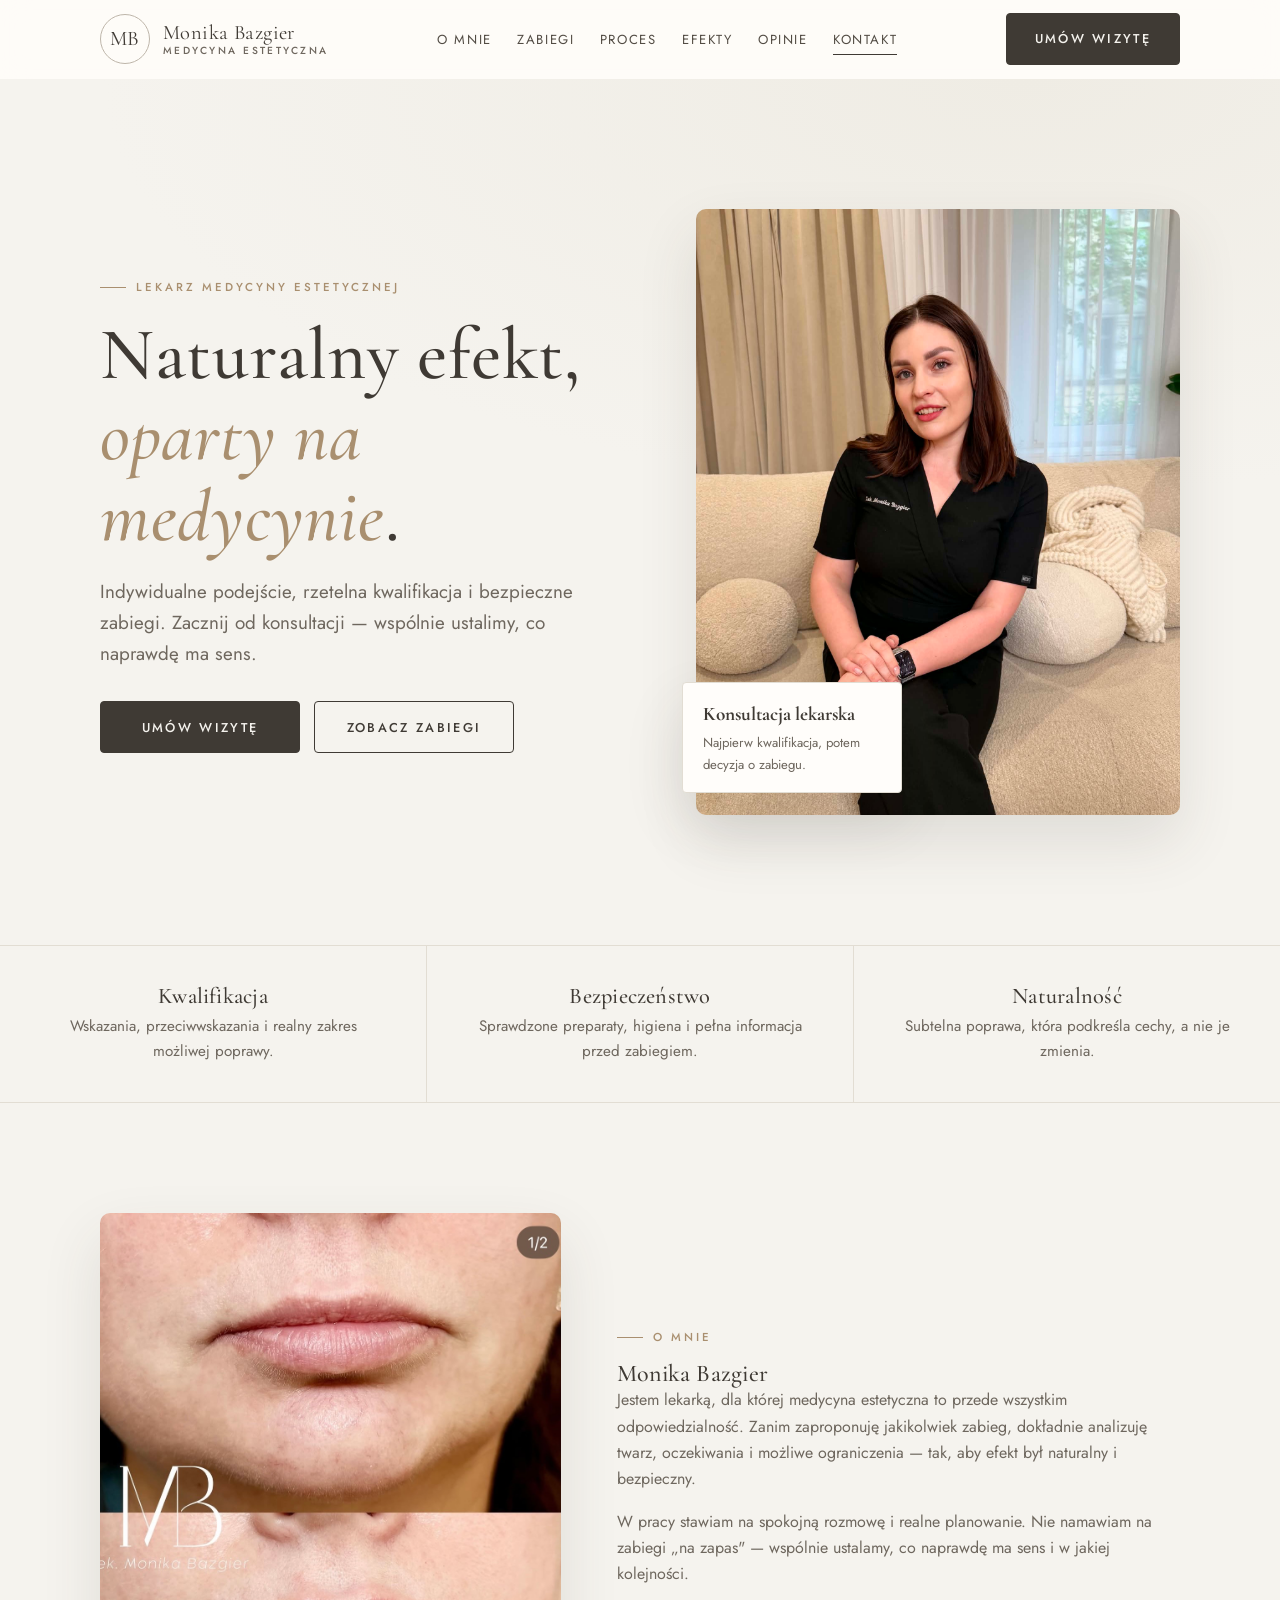
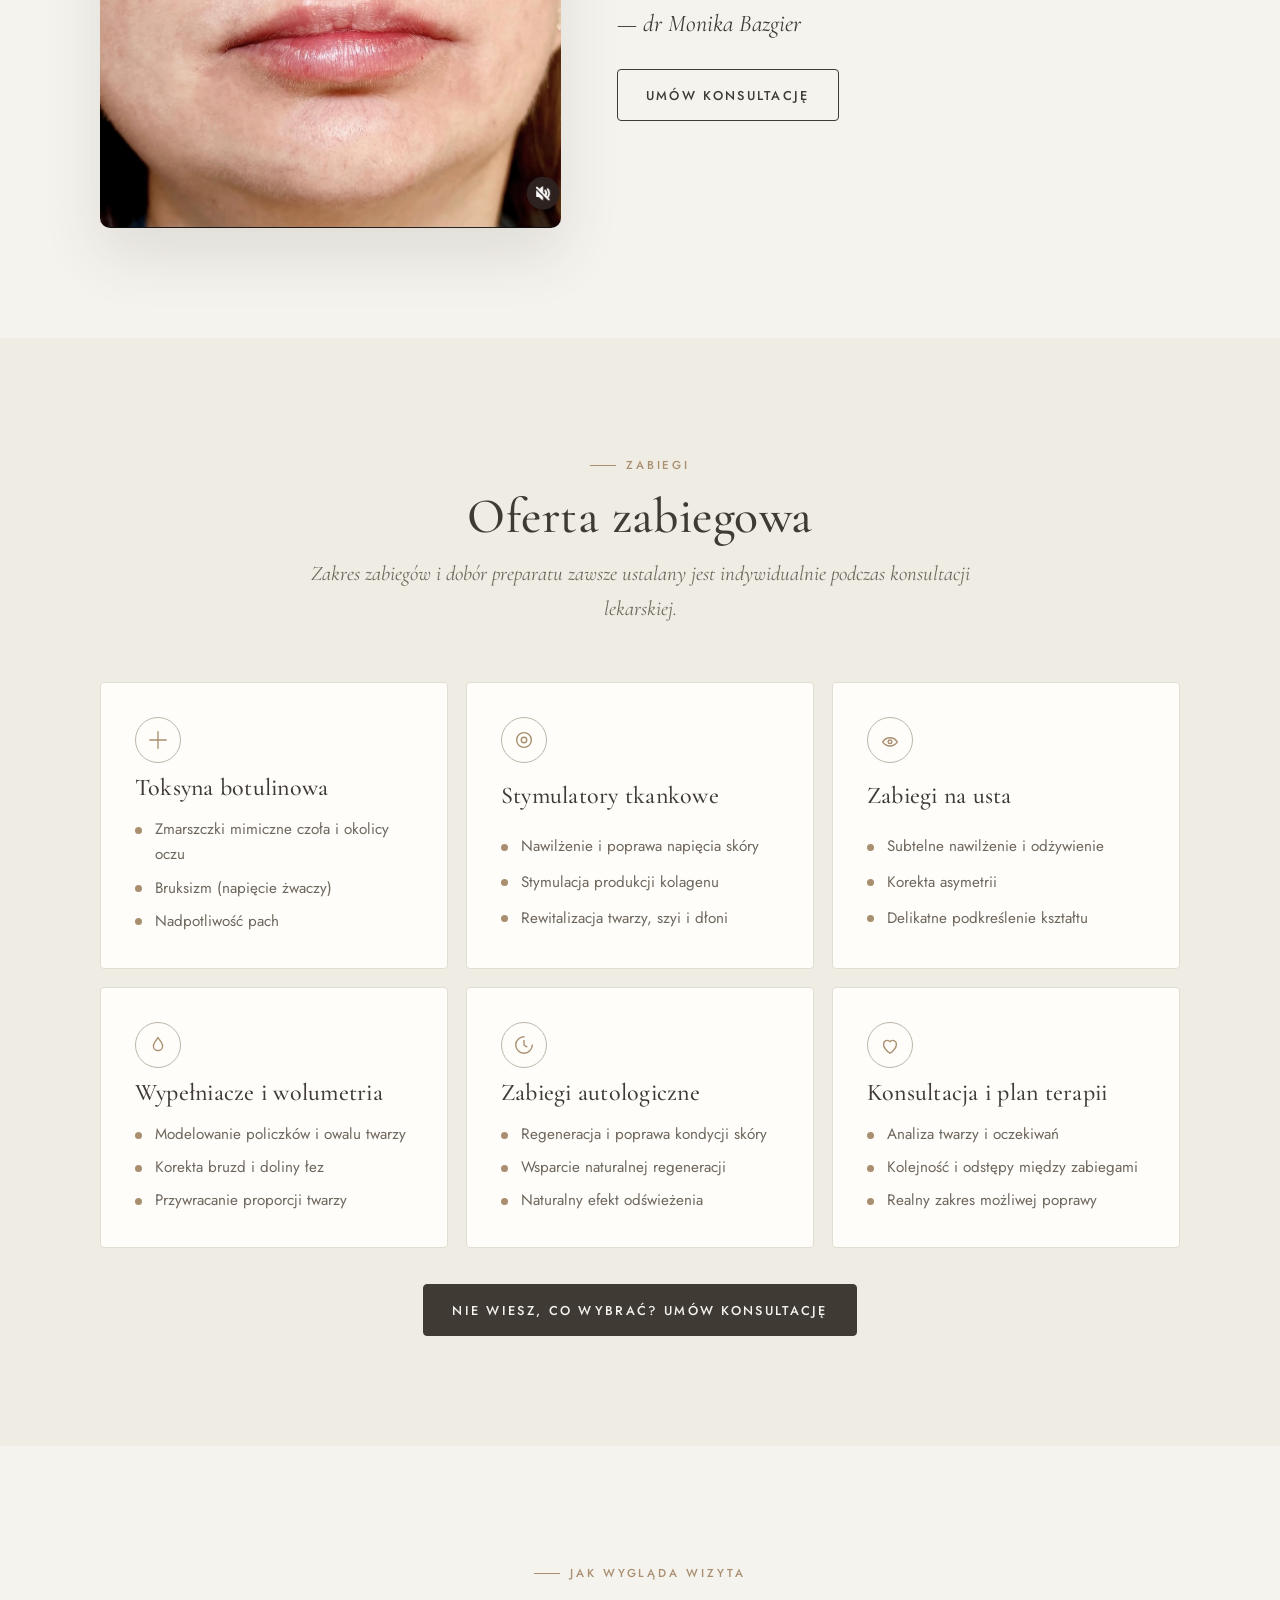
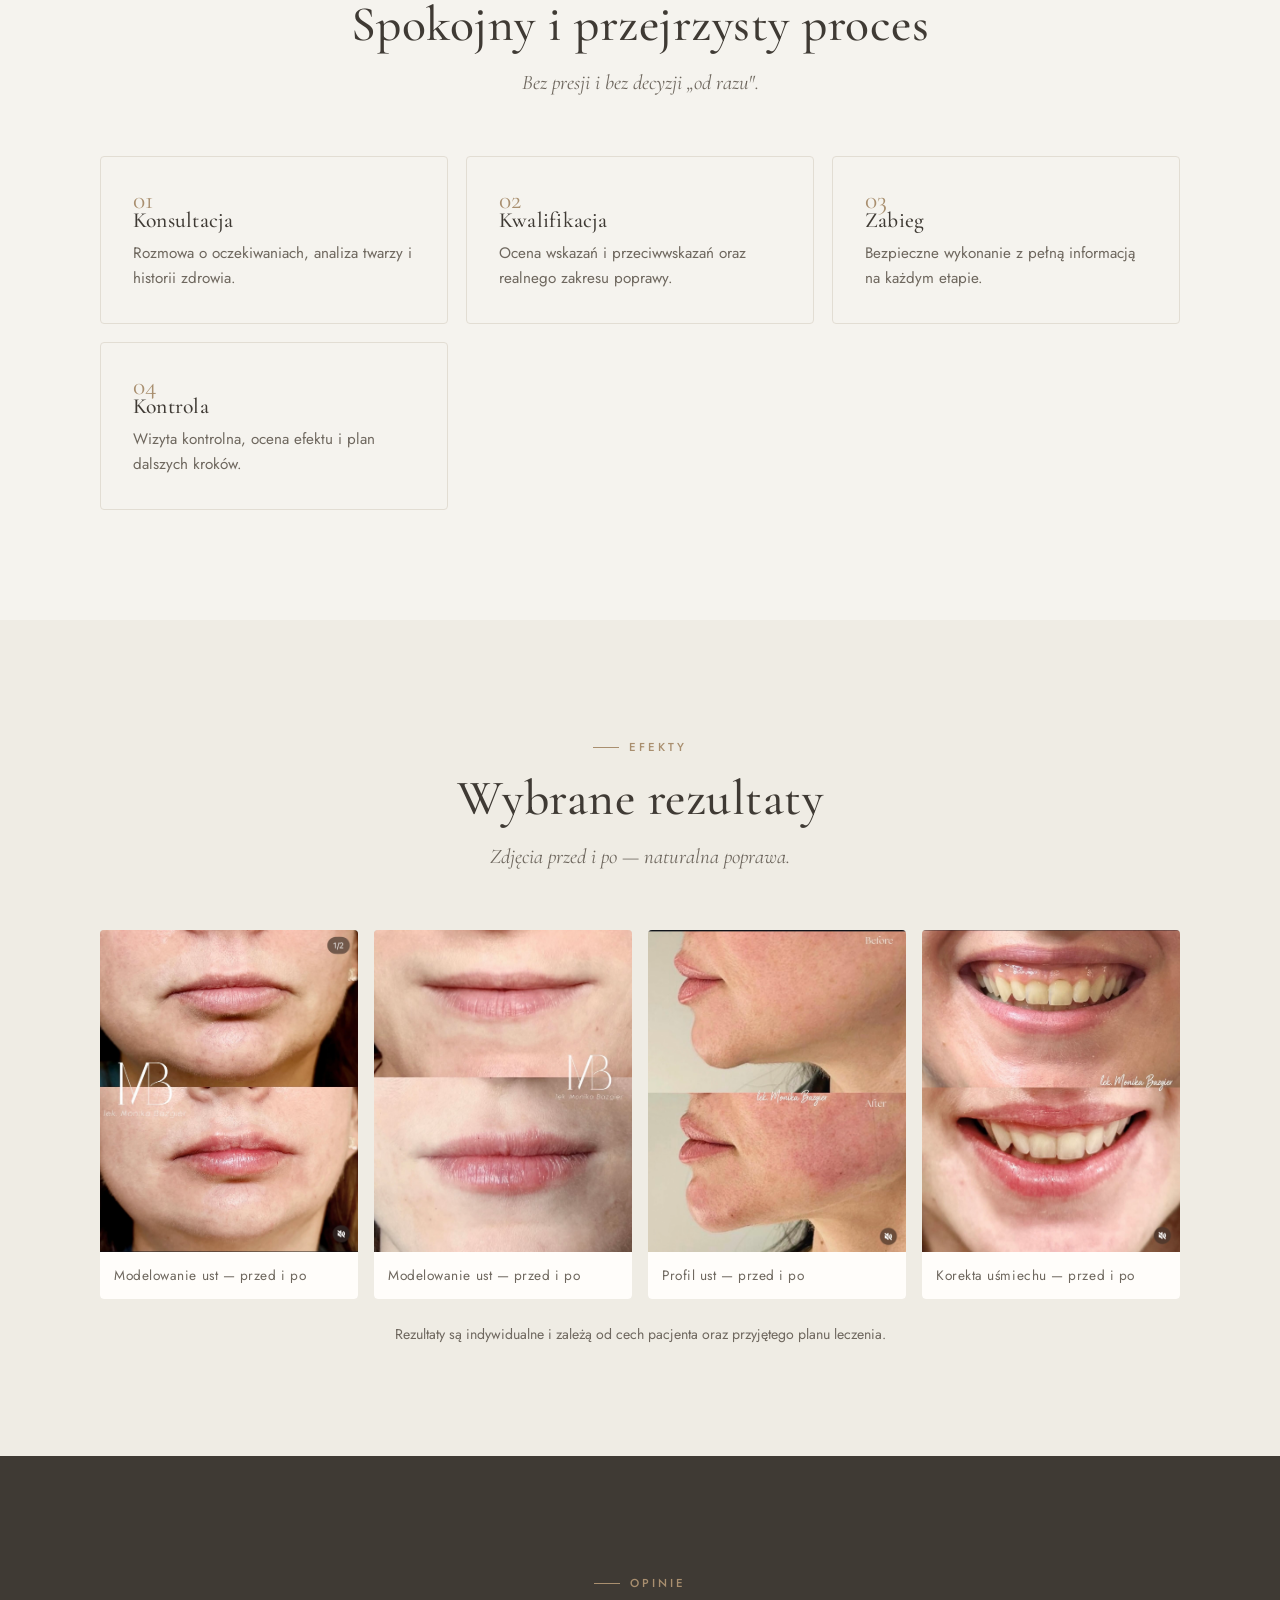
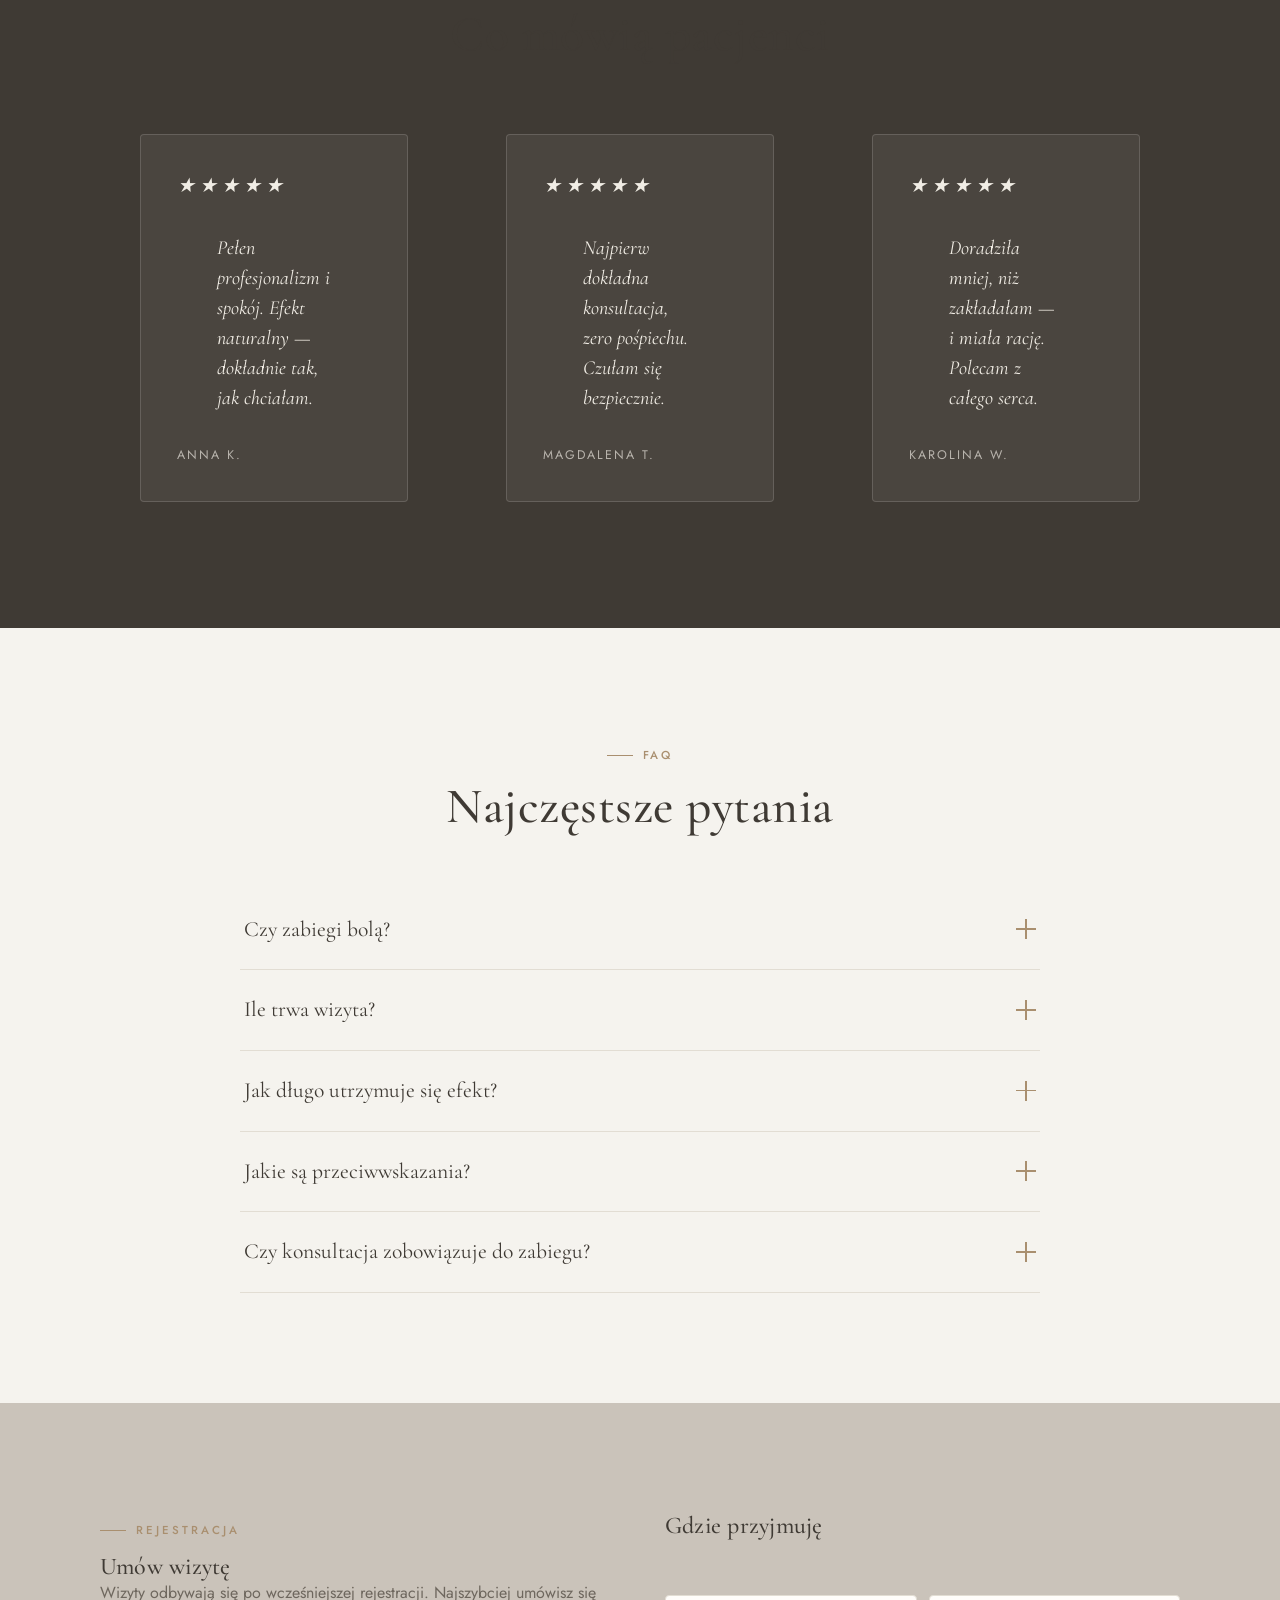
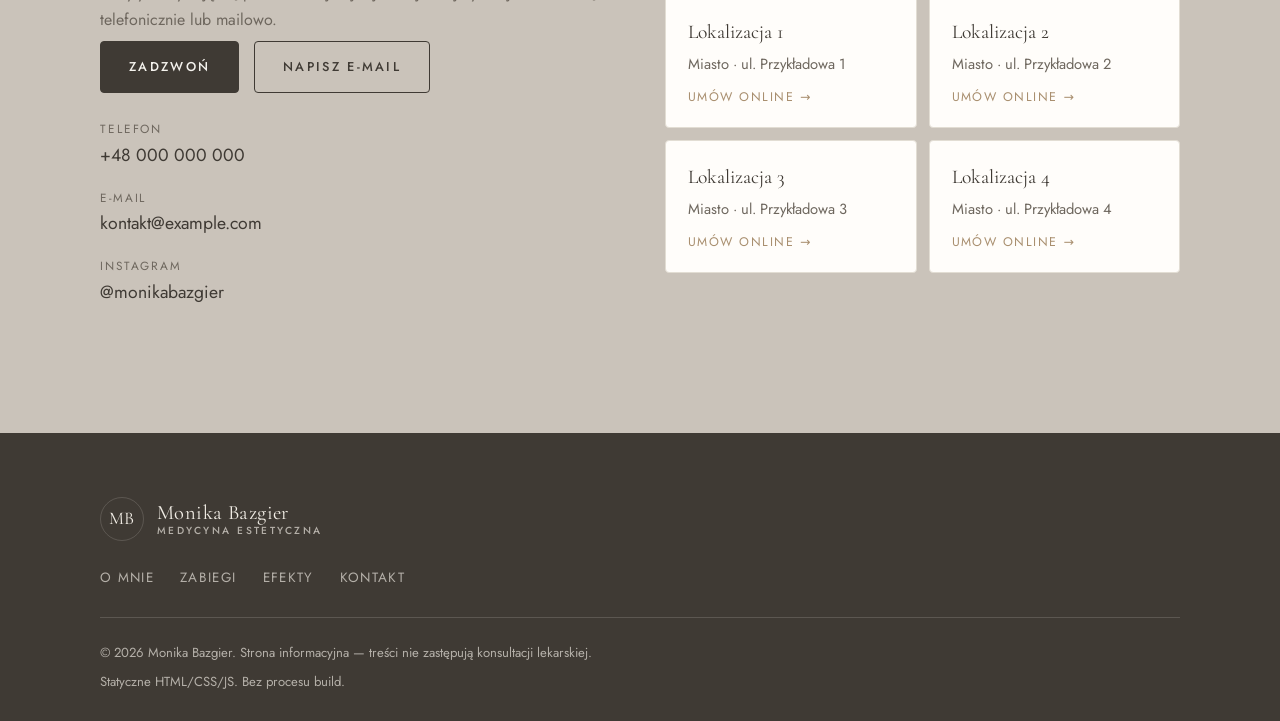
==== landing/index.html @ 252fd4f2 "small update" ====
<!doctype html>
<html lang="pl" class="no-js">
  <head>
    <meta charset="utf-8" />
    <meta name="viewport" content="width=device-width, initial-scale=1" />
    <script>
      document.documentElement.classList.replace("no-js", "js");
    </script>
    <title>Monika Bazgier | Lekarz medycyny estetycznej — konsultacje i naturalny efekt</title>
    <meta
      name="description"
      content="Monika Bazgier — lekarz medycyny estetycznej. Konsultacja, kwalifikacja i bezpieczne zabiegi z naturalnym efektem. Umów wizytę — indywidualne podejście do każdego pacjenta."
    />
    <meta name="robots" content="index,follow" />
    <meta name="theme-color" content="#f5f3ee" />
    <link rel="canonical" href="https://example.com/landing/" />
    <link rel="icon" type="image/svg+xml" href="assets/favicon.svg" />

    <!-- Open Graph / social -->
    <meta property="og:type" content="website" />
    <meta property="og:locale" content="pl_PL" />
    <meta property="og:site_name" content="Monika Bazgier — medycyna estetyczna" />
    <meta
      property="og:title"
      content="Monika Bazgier | Lekarz medycyny estetycznej"
    />
    <meta
      property="og:description"
      content="Konsultacja, kwalifikacja i bezpieczne zabiegi z naturalnym efektem. Indywidualne podejście do każdego pacjenta."
    />
    <meta property="og:image" content="https://example.com/landing/assets/about-photo.JPG" />
    <meta name="twitter:card" content="summary_large_image" />

    <!-- Fonts -->
    <link rel="preconnect" href="https://fonts.googleapis.com" />
    <link rel="preconnect" href="https://fonts.gstatic.com" crossorigin />
    <link
      href="https://fonts.googleapis.com/css2?family=Cormorant+Garamond:ital,wght@0,400;0,500;1,400;1,500&family=Jost:wght@300;400;500&display=swap"
      rel="stylesheet"
    />

    <link rel="stylesheet" href="css/styles.css" />

    <!-- Structured data -->
    <script type="application/ld+json">
      {
        "@context": "https://schema.org",
        "@type": "MedicalBusiness",
        "name": "Monika Bazgier — medycyna estetyczna",
        "description": "Gabinet medycyny estetycznej. Konsultacje lekarskie, kwalifikacja i bezpieczne zabiegi z naturalnym efektem.",
        "medicalSpecialty": "Medycyna estetyczna",
        "priceRange": "$$",
        "image": "assets/about-photo.JPG",
        "url": "https://example.com/landing/",
        "telephone": "+48000000000",
        "email": "kontakt@example.com",
        "address": {
          "@type": "PostalAddress",
          "addressLocality": "Miasto",
          "addressCountry": "PL"
        },
        "founder": {
          "@type": "Physician",
          "name": "Monika Bazgier",
          "medicalSpecialty": "Medycyna estetyczna"
        }
      }
    </script>
  </head>
  <body>
    <a class="skip-link" href="#main">Przejdź do treści</a>

    <!-- ============ Header ============ -->
    <header class="site-header" data-header>
      <div class="container site-header__inner">
        <a class="brand" href="#hero" aria-label="Monika Bazgier — strona główna">
          <span class="brand__mark" aria-hidden="true">MB</span>
          <span class="brand__lockup">
            <span class="brand__name">Monika Bazgier</span>
            <span class="brand__meta">Medycyna estetyczna</span>
          </span>
        </a>

        <nav class="site-nav" aria-label="Nawigacja główna">
          <ul class="site-nav__list">
            <li><a href="#o-mnie" data-navlink>O mnie</a></li>
            <li><a href="#zabiegi" data-navlink>Zabiegi</a></li>
            <li><a href="#proces" data-navlink>Proces</a></li>
            <li><a href="#efekty" data-navlink>Efekty</a></li>
            <li><a href="#opinie" data-navlink>Opinie</a></li>
            <li><a href="#kontakt" data-navlink>Kontakt</a></li>
          </ul>
        </nav>

        <a class="btn btn--solid header-cta" href="#kontakt">Umów wizytę</a>

        <button
          class="nav-toggle"
          type="button"
          aria-label="Otwórz menu"
          aria-expanded="false"
          aria-controls="mobile-nav"
          data-menu-button
        >
          <span aria-hidden="true"></span>
          <span aria-hidden="true"></span>
          <span aria-hidden="true"></span>
        </button>
      </div>

      <nav class="mobile-nav" id="mobile-nav" aria-label="Nawigacja mobilna" data-mobile-nav>
        <a href="#o-mnie" data-navlink>O mnie</a>
        <a href="#zabiegi" data-navlink>Zabiegi</a>
        <a href="#proces" data-navlink>Proces</a>
        <a href="#efekty" data-navlink>Efekty</a>
        <a href="#opinie" data-navlink>Opinie</a>
        <a href="#kontakt" data-navlink>Kontakt</a>
        <a class="btn btn--solid" href="#kontakt" data-navlink>Umów wizytę</a>
      </nav>
    </header>

    <main id="main">
      <!-- ============ Hero ============ -->
      <section class="hero" id="hero" aria-labelledby="hero-title">
        <div class="container hero__grid">
          <div class="hero__content">
            <p class="kicker hero__eyebrow">Lekarz medycyny estetycznej</p>
            <h1 id="hero-title">
              Naturalny efekt, <em>oparty na medycynie</em>.
            </h1>
            <p class="hero__tagline">
              Indywidualne podejście, rzetelna kwalifikacja i bezpieczne zabiegi.
              Zacznij od konsultacji — wspólnie ustalimy, co naprawdę ma sens.
            </p>
            <div class="hero__actions">
              <a class="btn btn--solid" href="#kontakt">Umów wizytę</a>
              <a class="btn btn--outline" href="#zabiegi">Zobacz zabiegi</a>
            </div>
          </div>

          <div class="hero__media">
            <img
              src="assets/about-photo.JPG"
              alt="Monika Bazgier — lekarz medycyny estetycznej"
              width="1536"
              height="2048"
              decoding="async"
              fetchpriority="high"
            />
            <div class="hero__badge">
              <strong>Konsultacja lekarska</strong>
              <span>Najpierw kwalifikacja, potem decyzja o zabiegu.</span>
            </div>
          </div>
        </div>
      </section>

      <!-- ============ Trust strip ============ -->
      <section class="trust" aria-label="Nasze podejście">
        <div class="trust__item reveal">
          <h3>Kwalifikacja</h3>
          <p>Wskazania, przeciwwskazania i realny zakres możliwej poprawy.</p>
        </div>
        <div class="trust__item reveal">
          <h3>Bezpieczeństwo</h3>
          <p>Sprawdzone preparaty, higiena i pełna informacja przed zabiegiem.</p>
        </div>
        <div class="trust__item reveal">
          <h3>Naturalność</h3>
          <p>Subtelna poprawa, która podkreśla cechy, a nie je zmienia.</p>
        </div>
      </section>

      <!-- ============ About ============ -->
      <section class="section" id="o-mnie" aria-labelledby="about-title">
        <div class="container about__grid">
          <div class="about__media reveal">
            <img
              src="assets/1.jpg"
              alt="Monika Bazgier podczas konsultacji w gabinecie"
              width="1179"
              height="1466"
              loading="lazy"
              decoding="async"
            />
          </div>
          <div class="about__body reveal">
            <p class="kicker">O mnie</p>
            <h2 id="about-title">Monika Bazgier</h2>
            <p>
              Jestem lekarką, dla której medycyna estetyczna to przede wszystkim
              odpowiedzialność. Zanim zaproponuję jakikolwiek zabieg, dokładnie
              analizuję twarz, oczekiwania i możliwe ograniczenia — tak, aby
              efekt był naturalny i bezpieczny.
            </p>
            <p>
              W pracy stawiam na spokojną rozmowę i realne planowanie. Nie
              namawiam na zabiegi „na zapas" — wspólnie ustalamy, co naprawdę ma
              sens i w jakiej kolejności.
            </p>
            <p class="about__sign">— dr Monika Bazgier</p>
            <a class="btn btn--outline" href="#kontakt">Umów konsultację</a>
          </div>
        </div>
      </section>

      <!-- ============ Treatments ============ -->
      <section class="section section--tint" id="zabiegi" aria-labelledby="offer-title">
        <div class="container">
          <div class="section-head reveal">
            <p class="kicker">Zabiegi</p>
            <h2 id="offer-title">Oferta zabiegowa</h2>
            <p class="lead">
              Zakres zabiegów i dobór preparatu zawsze ustalany jest
              indywidualnie podczas konsultacji lekarskiej.
            </p>
          </div>

          <div class="offer-grid">
            <article class="offer reveal">
              <span class="offer__icon" aria-hidden="true">
                <svg viewBox="0 0 24 24" fill="none" stroke="currentColor" stroke-width="1.5">
                  <path d="M12 3v18M3 12h18" stroke-linecap="round" />
                </svg>
              </span>
              <h3>Toksyna botulinowa</h3>
              <ul>
                <li>Zmarszczki mimiczne czoła i okolicy oczu</li>
                <li>Bruksizm (napięcie żwaczy)</li>
                <li>Nadpotliwość pach</li>
              </ul>
            </article>

            <article class="offer reveal">
              <span class="offer__icon" aria-hidden="true">
                <svg viewBox="0 0 24 24" fill="none" stroke="currentColor" stroke-width="1.5">
                  <circle cx="12" cy="12" r="8" />
                  <circle cx="12" cy="12" r="3" />
                </svg>
              </span>
              <h3>Stymulatory tkankowe</h3>
              <ul>
                <li>Nawilżenie i poprawa napięcia skóry</li>
                <li>Stymulacja produkcji kolagenu</li>
                <li>Rewitalizacja twarzy, szyi i dłoni</li>
              </ul>
            </article>

            <article class="offer reveal">
              <span class="offer__icon" aria-hidden="true">
                <svg viewBox="0 0 24 24" fill="none" stroke="currentColor" stroke-width="1.5">
                  <path d="M4 14c4-6 12-6 16 0-4 6-12 6-16 0Z" />
                  <circle cx="12" cy="14" r="2" />
                </svg>
              </span>
              <h3>Zabiegi na usta</h3>
              <ul>
                <li>Subtelne nawilżenie i odżywienie</li>
                <li>Korekta asymetrii</li>
                <li>Delikatne podkreślenie kształtu</li>
              </ul>
            </article>

            <article class="offer reveal">
              <span class="offer__icon" aria-hidden="true">
                <svg viewBox="0 0 24 24" fill="none" stroke="currentColor" stroke-width="1.5">
                  <path d="M12 4c3 4 5 6 5 9a5 5 0 0 1-10 0c0-3 2-5 5-9Z" />
                </svg>
              </span>
              <h3>Wypełniacze i wolumetria</h3>
              <ul>
                <li>Modelowanie policzków i owalu twarzy</li>
                <li>Korekta bruzd i doliny łez</li>
                <li>Przywracanie proporcji twarzy</li>
              </ul>
            </article>

            <article class="offer reveal">
              <span class="offer__icon" aria-hidden="true">
                <svg viewBox="0 0 24 24" fill="none" stroke="currentColor" stroke-width="1.5">
                  <path d="M12 3a9 9 0 1 0 9 9" stroke-linecap="round" />
                  <path d="M12 7v5l3 2" stroke-linecap="round" stroke-linejoin="round" />
                </svg>
              </span>
              <h3>Zabiegi autologiczne</h3>
              <ul>
                <li>Regeneracja i poprawa kondycji skóry</li>
                <li>Wsparcie naturalnej regeneracji</li>
                <li>Naturalny efekt odświeżenia</li>
              </ul>
            </article>

            <article class="offer reveal">
              <span class="offer__icon" aria-hidden="true">
                <svg viewBox="0 0 24 24" fill="none" stroke="currentColor" stroke-width="1.5">
                  <path d="M12 21s-7-4.5-7-10a4 4 0 0 1 7-2.6A4 4 0 0 1 19 11c0 5.5-7 10-7 10Z" stroke-linejoin="round" />
                </svg>
              </span>
              <h3>Konsultacja i plan terapii</h3>
              <ul>
                <li>Analiza twarzy i oczekiwań</li>
                <li>Kolejność i odstępy między zabiegami</li>
                <li>Realny zakres możliwej poprawy</li>
              </ul>
            </article>
          </div>

          <p class="offer__note reveal">
            <a class="btn btn--solid" href="#kontakt">Nie wiesz, co wybrać? Umów konsultację</a>
          </p>
        </div>
      </section>

      <!-- ============ Process ============ -->
      <section class="section" id="proces" aria-labelledby="process-title">
        <div class="container">
          <div class="section-head reveal">
            <p class="kicker">Jak wygląda wizyta</p>
            <h2 id="process-title">Spokojny i przejrzysty proces</h2>
            <p class="lead">Bez presji i bez decyzji „od razu".</p>
          </div>

          <div class="steps">
            <article class="step reveal">
              <h3>Konsultacja</h3>
              <p>Rozmowa o oczekiwaniach, analiza twarzy i historii zdrowia.</p>
            </article>
            <article class="step reveal">
              <h3>Kwalifikacja</h3>
              <p>Ocena wskazań i przeciwwskazań oraz realnego zakresu poprawy.</p>
            </article>
            <article class="step reveal">
              <h3>Zabieg</h3>
              <p>Bezpieczne wykonanie z pełną informacją na każdym etapie.</p>
            </article>
            <article class="step reveal">
              <h3>Kontrola</h3>
              <p>Wizyta kontrolna, ocena efektu i plan dalszych kroków.</p>
            </article>
          </div>
        </div>
      </section>

      <!-- ============ Gallery ============ -->
      <section class="section section--tint" id="efekty" aria-labelledby="gallery-title">
        <div class="container">
          <div class="section-head reveal">
            <p class="kicker">Efekty</p>
            <h2 id="gallery-title">Wybrane rezultaty</h2>
            <p class="lead">Zdjęcia przed i po — naturalna poprawa.</p>
          </div>

          <div class="gallery">
            <figure class="gallery__item reveal">
              <img src="assets/1.jpg" alt="Modelowanie ust — efekt przed i po" width="1179" height="1466" loading="lazy" decoding="async" />
              <figcaption class="gallery__cap">Modelowanie ust — przed i po</figcaption>
            </figure>
            <figure class="gallery__item reveal">
              <img src="assets/2.jpg" alt="Modelowanie ust — efekt przed i po" width="1179" height="1459" loading="lazy" decoding="async" />
              <figcaption class="gallery__cap">Modelowanie ust — przed i po</figcaption>
            </figure>
            <figure class="gallery__item reveal">
              <img src="assets/3.jpg" alt="Modelowanie ust — ujęcie profilowe, przed i po" width="1179" height="1476" loading="lazy" decoding="async" />
              <figcaption class="gallery__cap">Profil ust — przed i po</figcaption>
            </figure>
            <figure class="gallery__item reveal">
              <img src="assets/4.jpg" alt="Korekta linii ust i uśmiechu — przed i po" width="1179" height="1471" loading="lazy" decoding="async" />
              <figcaption class="gallery__cap">Korekta uśmiechu — przed i po</figcaption>
            </figure>
          </div>

          <p class="gallery__disclaimer reveal">
            Rezultaty są indywidualne i zależą od cech pacjenta oraz przyjętego planu leczenia.
          </p>
        </div>
      </section>

      <!-- ============ Testimonials ============ -->
      <section class="section section--ink" id="opinie" aria-labelledby="quotes-title">
        <div class="container">
          <div class="section-head reveal">
            <p class="kicker">Opinie</p>
            <h2 id="quotes-title">Co mówią pacjenci</h2>
          </div>

          <div class="quotes">
            <figure class="quote reveal">
              <p class="quote__stars" aria-label="Ocena 5 na 5">★★★★★</p>
              <blockquote><p>Pełen profesjonalizm i spokój. Efekt naturalny — dokładnie tak, jak chciałam.</p></blockquote>
              <figcaption class="quote__by">Anna K.</figcaption>
            </figure>
            <figure class="quote reveal">
              <p class="quote__stars" aria-label="Ocena 5 na 5">★★★★★</p>
              <blockquote><p>Najpierw dokładna konsultacja, zero pośpiechu. Czułam się bezpiecznie.</p></blockquote>
              <figcaption class="quote__by">Magdalena T.</figcaption>
            </figure>
            <figure class="quote reveal">
              <p class="quote__stars" aria-label="Ocena 5 na 5">★★★★★</p>
              <blockquote><p>Doradziła mniej, niż zakładałam — i miała rację. Polecam z całego serca.</p></blockquote>
              <figcaption class="quote__by">Karolina W.</figcaption>
            </figure>
          </div>
        </div>
      </section>

      <!-- ============ FAQ ============ -->
      <section class="section" id="faq" aria-labelledby="faq-title">
        <div class="container">
          <div class="section-head reveal">
            <p class="kicker">FAQ</p>
            <h2 id="faq-title">Najczęstsze pytania</h2>
          </div>

          <div class="faq" data-faq>
            <div class="faq__item">
              <button class="faq__q" type="button" aria-expanded="false" aria-controls="faq-1">
                Czy zabiegi bolą?
                <span class="faq__icon" aria-hidden="true"></span>
              </button>
              <div class="faq__a" id="faq-1">
                <div><p>Większość zabiegów jest dobrze tolerowana. W razie potrzeby stosujemy znieczulenie miejscowe, a komfort omawiamy przed wizytą.</p></div>
              </div>
            </div>

            <div class="faq__item">
              <button class="faq__q" type="button" aria-expanded="false" aria-controls="faq-2">
                Ile trwa wizyta?
                <span class="faq__icon" aria-hidden="true"></span>
              </button>
              <div class="faq__a" id="faq-2">
                <div><p>Pierwsza wizyta to przede wszystkim konsultacja i kwalifikacja — zwykle 30–45 minut. Czas zabiegu zależy od jego rodzaju.</p></div>
              </div>
            </div>

            <div class="faq__item">
              <button class="faq__q" type="button" aria-expanded="false" aria-controls="faq-3">
                Jak długo utrzymuje się efekt?
                <span class="faq__icon" aria-hidden="true"></span>
              </button>
              <div class="faq__a" id="faq-3">
                <div><p>To zależy od rodzaju zabiegu i indywidualnych cech pacjenta. Realne ramy czasowe zawsze omawiam podczas konsultacji.</p></div>
              </div>
            </div>

            <div class="faq__item">
              <button class="faq__q" type="button" aria-expanded="false" aria-controls="faq-4">
                Jakie są przeciwwskazania?
                <span class="faq__icon" aria-hidden="true"></span>
              </button>
              <div class="faq__a" id="faq-4">
                <div><p>Każdy zabieg poprzedza kwalifikacja medyczna. Część stanów (np. ciąża, niektóre choroby) może wykluczać zabieg — ustalamy to indywidualnie.</p></div>
              </div>
            </div>

            <div class="faq__item">
              <button class="faq__q" type="button" aria-expanded="false" aria-controls="faq-5">
                Czy konsultacja zobowiązuje do zabiegu?
                <span class="faq__icon" aria-hidden="true"></span>
              </button>
              <div class="faq__a" id="faq-5">
                <div><p>Nie. Konsultacja służy ocenie i wspólnemu zaplanowaniu — decyzję podejmujesz bez presji.</p></div>
              </div>
            </div>
          </div>
        </div>
      </section>

      <!-- ============ Contact ============ -->
      <section class="section section--greige" id="kontakt" aria-labelledby="contact-title">
        <div class="container contact__grid">
          <div class="contact__lead reveal">
            <p class="kicker">Rejestracja</p>
            <h2 id="contact-title">Umów wizytę</h2>
            <p class="lead">
              Wizyty odbywają się po wcześniejszej rejestracji. Najszybciej umówisz
              się telefonicznie lub mailowo.
            </p>
            <a class="btn btn--solid" href="tel:+48000000000">Zadzwoń</a>
            <a class="btn btn--outline" href="mailto:kontakt@example.com">Napisz e-mail</a>

            <dl class="contact__channels">
              <div class="contact__channel">
                <dt>Telefon</dt>
                <dd><a href="tel:+48000000000">+48 000 000 000</a></dd>
              </div>
              <div class="contact__channel">
                <dt>E-mail</dt>
                <dd><a href="mailto:kontakt@example.com">kontakt@example.com</a></dd>
              </div>
              <div class="contact__channel">
                <dt>Instagram</dt>
                <dd><a href="https://instagram.com/monikabazgier" target="_blank" rel="noopener">@monikabazgier</a></dd>
              </div>
            </dl>
          </div>

          <div class="reveal">
            <div class="section-head section-head--left">
              <h3 class="contact__where">Gdzie przyjmuję</h3>
            </div>
            <div class="locations">
              <a class="location-card" href="#" target="_blank" rel="noopener">
                <span class="location-card__name">Lokalizacja 1</span>
                <span class="location-card__addr">Miasto · ul. Przykładowa 1</span>
                <span class="location-card__cta">Umów online →</span>
              </a>
              <a class="location-card" href="#" target="_blank" rel="noopener">
                <span class="location-card__name">Lokalizacja 2</span>
                <span class="location-card__addr">Miasto · ul. Przykładowa 2</span>
                <span class="location-card__cta">Umów online →</span>
              </a>
              <a class="location-card" href="#" target="_blank" rel="noopener">
                <span class="location-card__name">Lokalizacja 3</span>
                <span class="location-card__addr">Miasto · ul. Przykładowa 3</span>
                <span class="location-card__cta">Umów online →</span>
              </a>
              <a class="location-card" href="#" target="_blank" rel="noopener">
                <span class="location-card__name">Lokalizacja 4</span>
                <span class="location-card__addr">Miasto · ul. Przykładowa 4</span>
                <span class="location-card__cta">Umów online →</span>
              </a>
            </div>
          </div>
        </div>
      </section>
    </main>

    <!-- ============ Footer ============ -->
    <footer class="site-footer">
      <div class="container">
        <div class="site-footer__top">
          <a class="brand" href="#hero" aria-label="Monika Bazgier — strona główna">
            <span class="brand__mark brand__mark--sm" aria-hidden="true">MB</span>
            <span class="brand__lockup">
              <span class="brand__name">Monika Bazgier</span>
              <span class="brand__meta">Medycyna estetyczna</span>
            </span>
          </a>
          <nav class="site-footer__links" aria-label="Stopka">
            <a href="#o-mnie">O mnie</a>
            <a href="#zabiegi">Zabiegi</a>
            <a href="#efekty">Efekty</a>
            <a href="#kontakt">Kontakt</a>
          </nav>
        </div>
        <div class="site-footer__legal">
          <p>
            &copy; <span data-current-year>2026</span> Monika Bazgier. Strona
            informacyjna — treści nie zastępują konsultacji lekarskiej.
          </p>
          <p>Statyczne HTML/CSS/JS. Bez procesu build.</p>
        </div>
      </div>
    </footer>

    <!-- Sticky mobile CTA -->
    <div class="sticky-cta" data-sticky-cta aria-hidden="true">
      <a class="btn btn--solid" href="#kontakt">Umów wizytę</a>
    </div>

    <script src="js/app.js" defer></script>
  </body>
</html>
---- landing/css/styles.css ----
/* =========================================================
   Monika Bazgier — Medycyna estetyczna (landing single page)
   Styl: premium, medyczny, nowoczesny. Mobile-first.
   Paleta: ciepłe neutrale (krem + greige), serif display + sans.
   ========================================================= */

:root {
  --cream: #f5f3ee;
  --cream-deep: #efece4;
  --greige: #cac3ba;
  --greige-soft: #ddd8d0;
  --surface: #fffdfa;
  --ink: #3f3a34;
  --ink-soft: #524c44;
  --muted: #6e675e;
  --line: #bdb5a9;
  --line-soft: #e2ddd3;
  --gold: #a98f6f;
  --on-dark: #f1ede5;
  --on-dark-muted: rgba(241, 237, 229, 0.66);
  --on-dark-line: rgba(241, 237, 229, 0.16);
  --shadow-sm: 0 8px 24px rgba(63, 58, 52, 0.06);
  --shadow: 0 26px 60px rgba(63, 58, 52, 0.12);
  --radius: 4px;
  --radius-lg: 10px;
  --serif: "Cormorant Garamond", Georgia, "Times New Roman", serif;
  --sans: "Jost", ui-sans-serif, system-ui, -apple-system, "Segoe UI", sans-serif;
  --maxw: 1160px;
  --gutter: clamp(18px, 5vw, 40px);
  --section-y: clamp(56px, 9vw, 110px);
}

/* ---------- Reset / base ---------- */
*,
*::before,
*::after {
  box-sizing: border-box;
}

html {
  scroll-behavior: smooth;
  -webkit-text-size-adjust: 100%;
}

body {
  margin: 0;
  background: var(--cream);
  color: var(--ink);
  font-family: var(--sans);
  font-weight: 400;
  font-size: 1rem;
  line-height: 1.65;
  -webkit-font-smoothing: antialiased;
  text-rendering: optimizeLegibility;
  overflow-x: hidden;
}

h1,
h2,
h3,
h4 {
  margin: 0;
  font-family: var(--serif);
  font-weight: 500;
  line-height: 1.1;
  letter-spacing: 0.01em;
  color: var(--ink);
  overflow-wrap: break-word;
}

p {
  margin: 0;
  color: var(--muted);
  overflow-wrap: break-word;
}

ul {
  margin: 0;
  padding: 0;
  list-style: none;
}

a {
  color: inherit;
  text-decoration: none;
  text-underline-offset: 0.18em;
}

img {
  display: block;
  max-width: 100%;
  height: auto;
}

button {
  font: inherit;
}

:focus-visible {
  outline: 2px solid var(--ink);
  outline-offset: 3px;
  border-radius: 2px;
}

/* ---------- Layout helpers ---------- */
.container {
  width: min(100%, var(--maxw));
  margin-inline: auto;
  padding-inline: var(--gutter);
}

.section {
  padding-block: var(--section-y);
}

.section--tint {
  background: var(--cream-deep);
}

.section--greige {
  background: var(--greige);
}

.section--ink {
  background: var(--ink);
  color: var(--on-dark);
}

.section-head {
  max-width: 680px;
  margin-inline: auto;
  margin-bottom: clamp(34px, 5vw, 56px);
  text-align: center;
}

.section-head--left {
  margin-inline: 0;
  text-align: left;
}

.section-head h2 {
  font-size: clamp(1.85rem, 5vw, 3.1rem);
}

.section-head .lead {
  margin-top: 14px;
  font-family: var(--serif);
  font-style: italic;
  font-size: clamp(1.05rem, 2.5vw, 1.3rem);
  color: var(--muted);
}

.kicker {
  display: inline-flex;
  align-items: center;
  gap: 10px;
  margin: 0 0 14px;
  font-family: var(--sans);
  font-size: 0.72rem;
  font-weight: 500;
  letter-spacing: 0.26em;
  text-transform: uppercase;
  color: var(--gold);
}

.kicker::before {
  content: "";
  width: 26px;
  height: 1px;
  background: currentColor;
}

.section-head:not(.section-head--left) .kicker {
  justify-content: center;
}

/* ---------- Buttons ---------- */
.btn {
  display: inline-flex;
  align-items: center;
  justify-content: center;
  gap: 10px;
  min-height: 52px;
  padding: 14px 28px;
  font-family: var(--sans);
  font-size: 0.8rem;
  font-weight: 500;
  letter-spacing: 0.18em;
  text-transform: uppercase;
  text-align: center;
  border: 1px solid transparent;
  border-radius: var(--radius);
  cursor: pointer;
  transition:
    background-color 0.25s ease,
    color 0.25s ease,
    border-color 0.25s ease,
    transform 0.2s ease;
}

.btn:hover {
  transform: translateY(-1px);
}

.btn--solid {
  color: var(--cream);
  background: var(--ink);
  border-color: var(--ink);
}

.btn--solid:hover,
.btn--solid:focus-visible {
  background: var(--ink-soft);
  border-color: var(--ink-soft);
}

.btn--outline {
  color: var(--ink);
  background: transparent;
  border-color: var(--ink);
}

.btn--outline:hover,
.btn--outline:focus-visible {
  color: var(--cream);
  background: var(--ink);
}

/* ---------- Skip link ---------- */
.skip-link {
  position: fixed;
  top: 12px;
  left: 12px;
  z-index: 200;
  padding: 12px 16px;
  color: var(--cream);
  background: var(--ink);
  border-radius: var(--radius);
  transform: translateY(-160%);
  transition: transform 0.2s ease;
}

.skip-link:focus {
  transform: translateY(0);
}

/* ---------- Brand ---------- */
.brand {
  display: inline-flex;
  align-items: center;
  gap: 13px;
  color: var(--ink);
}

.brand__mark {
  display: grid;
  place-items: center;
  width: 50px;
  height: 50px;
  flex: 0 0 50px;
  font-family: var(--serif);
  font-size: 1.3rem;
  letter-spacing: 0.04em;
  color: var(--ink);
  border: 1px solid var(--line);
  border-radius: 50%;
}

.brand__mark--sm {
  width: 44px;
  height: 44px;
  flex-basis: 44px;
  font-size: 1.12rem;
}

.brand__lockup {
  display: grid;
  line-height: 1.18;
}

.brand__name {
  font-family: var(--serif);
  font-size: 1.28rem;
  letter-spacing: 0.02em;
}

.brand__meta {
  font-size: 0.64rem;
  font-weight: 500;
  letter-spacing: 0.24em;
  text-transform: uppercase;
  color: var(--muted);
}

/* ---------- Header ---------- */
.site-header {
  position: sticky;
  top: 0;
  z-index: 100;
  background: rgba(255, 253, 250, 0.86);
  backdrop-filter: blur(14px);
  -webkit-backdrop-filter: blur(14px);
  border-bottom: 1px solid transparent;
  transition:
    border-color 0.25s ease,
    box-shadow 0.25s ease,
    background-color 0.25s ease;
}

.site-header.is-scrolled {
  border-bottom-color: var(--line-soft);
  box-shadow: var(--shadow-sm);
}

.site-header__inner {
  display: flex;
  align-items: center;
  justify-content: space-between;
  gap: 18px;
  min-height: 78px;
}

.site-nav {
  display: none;
}

.site-nav__list {
  display: flex;
  align-items: center;
  gap: clamp(14px, 2vw, 30px);
}

.site-nav__list a {
  position: relative;
  font-size: 0.82rem;
  font-weight: 400;
  letter-spacing: 0.12em;
  text-transform: uppercase;
  color: var(--ink-soft);
  padding-block: 6px;
}

.site-nav__list a::after {
  content: "";
  position: absolute;
  left: 0;
  bottom: 0;
  width: 0;
  height: 1px;
  background: var(--ink);
  transition: width 0.25s ease;
}

.site-nav__list a:hover::after,
.site-nav__list a:focus-visible::after,
.site-nav__list a[aria-current="true"]::after {
  width: 100%;
}

.header-cta {
  display: none;
}

/* Hamburger */
.nav-toggle {
  display: inline-grid;
  place-content: center;
  gap: 5px;
  width: 48px;
  height: 48px;
  padding: 0;
  background: transparent;
  border: 1px solid var(--line);
  border-radius: var(--radius);
  cursor: pointer;
}

.nav-toggle span {
  display: block;
  width: 20px;
  height: 1.5px;
  background: var(--ink);
  transition: transform 0.25s ease, opacity 0.2s ease;
}

.nav-toggle[aria-expanded="true"] span:nth-child(1) {
  transform: translateY(6.5px) rotate(45deg);
}

.nav-toggle[aria-expanded="true"] span:nth-child(2) {
  opacity: 0;
}

.nav-toggle[aria-expanded="true"] span:nth-child(3) {
  transform: translateY(-6.5px) rotate(-45deg);
}

/* Mobile drawer */
.mobile-nav {
  position: fixed;
  inset: 78px 0 0;
  z-index: 90;
  display: grid;
  align-content: start;
  gap: 4px;
  padding: 22px var(--gutter) 32px;
  background: var(--surface);
  transform: translateX(100%);
  visibility: hidden;
  transition: transform 0.3s ease, visibility 0s linear 0.3s;
  overflow-y: auto;
}

.mobile-nav.is-open {
  transform: translateX(0);
  visibility: visible;
  transition: transform 0.3s ease;
}

.mobile-nav a {
  display: flex;
  align-items: center;
  min-height: 54px;
  padding: 6px 8px;
  font-family: var(--serif);
  font-size: 1.45rem;
  color: var(--ink);
  border-bottom: 1px solid var(--line-soft);
}

.mobile-nav .btn {
  margin-top: 18px;
}

body.nav-open {
  overflow: hidden;
}

/* ---------- Hero ---------- */
.hero {
  position: relative;
  padding-block: clamp(56px, 11vw, 130px);
  background:
    radial-gradient(120% 80% at 80% 0%, var(--cream-deep), transparent 60%),
    var(--cream);
}

.hero__grid {
  display: grid;
  gap: clamp(34px, 6vw, 60px);
  align-items: center;
}

.hero__eyebrow {
  margin-bottom: 18px;
}

.hero h1 {
  font-size: clamp(2.4rem, 8vw, 4.6rem);
  letter-spacing: 0.01em;
}

.hero h1 em {
  font-style: italic;
  color: var(--gold);
}

.hero__tagline {
  margin-top: 18px;
  max-width: 48ch;
  font-size: clamp(1.02rem, 2.4vw, 1.18rem);
}

.hero__actions {
  display: flex;
  flex-wrap: wrap;
  gap: 14px;
  margin-top: 32px;
}

.hero__actions .btn {
  flex: 1 1 auto;
  min-width: 200px;
}

.hero__media {
  position: relative;
}

.hero__media img {
  width: 100%;
  border-radius: var(--radius-lg);
  box-shadow: var(--shadow);
  object-fit: cover;
  aspect-ratio: 4 / 5;
}

.hero__badge {
  position: absolute;
  left: -14px;
  bottom: 22px;
  display: grid;
  gap: 2px;
  padding: 16px 20px;
  background: var(--surface);
  border: 1px solid var(--line-soft);
  border-radius: var(--radius);
  box-shadow: var(--shadow);
  max-width: 220px;
}

.hero__badge strong {
  font-family: var(--serif);
  font-size: 1.2rem;
  color: var(--ink);
}

.hero__badge span {
  font-size: 0.82rem;
  color: var(--muted);
}

/* ---------- Trust strip ---------- */
.trust {
  display: grid;
  gap: 1px;
  background: var(--line-soft);
  border-block: 1px solid var(--line-soft);
}

.trust__item {
  display: grid;
  gap: 6px;
  padding: clamp(26px, 4vw, 38px) var(--gutter);
  background: var(--cream);
  text-align: center;
}

.trust__item h3 {
  font-size: 1.4rem;
}

.trust__item p {
  font-size: 0.95rem;
}

/* ---------- About ---------- */
.about__grid {
  display: grid;
  gap: clamp(30px, 5vw, 56px);
  align-items: center;
}

.about__media img {
  width: 100%;
  border-radius: var(--radius-lg);
  box-shadow: var(--shadow);
  object-fit: cover;
  aspect-ratio: 3 / 4;
}

.about__body p + p {
  margin-top: 16px;
}

.about__sign {
  margin-top: 22px;
  font-family: var(--serif);
  font-style: italic;
  font-size: 1.5rem;
  color: var(--ink);
}

.about__body .btn {
  margin-top: 26px;
}

/* ---------- Treatments ---------- */
.offer-grid {
  display: grid;
  gap: 18px;
}

.offer {
  display: grid;
  gap: 12px;
  padding: clamp(24px, 3vw, 34px);
  background: var(--surface);
  border: 1px solid var(--line-soft);
  border-radius: var(--radius);
  transition: border-color 0.25s ease, transform 0.25s ease, box-shadow 0.25s ease;
}

.offer:hover {
  border-color: var(--line);
  transform: translateY(-3px);
  box-shadow: var(--shadow-sm);
}

.offer__icon {
  display: grid;
  place-items: center;
  width: 46px;
  height: 46px;
  color: var(--gold);
  border: 1px solid var(--line);
  border-radius: 50%;
}

.offer__icon svg {
  width: 22px;
  height: 22px;
}

.offer h3 {
  font-size: 1.5rem;
}

.offer ul {
  display: grid;
  gap: 8px;
  margin-top: 4px;
}

.offer li {
  position: relative;
  padding-left: 20px;
  font-size: 0.95rem;
  color: var(--muted);
}

.offer li::before {
  content: "";
  position: absolute;
  left: 0;
  top: 0.62em;
  width: 7px;
  height: 7px;
  background: var(--gold);
  border-radius: 50%;
}

.offer__note {
  margin-top: 36px;
  text-align: center;
}

/* ---------- Process ---------- */
.steps {
  counter-reset: step;
  display: grid;
  gap: 18px;
}

.step {
  position: relative;
  display: grid;
  gap: 8px;
  padding: clamp(24px, 3vw, 32px);
  padding-top: clamp(40px, 5vw, 52px);
  background: var(--cream);
  border: 1px solid var(--line-soft);
  border-radius: var(--radius);
}

.step::before {
  counter-increment: step;
  content: counter(step, decimal-leading-zero);
  position: absolute;
  top: clamp(16px, 2vw, 22px);
  left: clamp(24px, 3vw, 32px);
  font-family: var(--serif);
  font-size: 1.6rem;
  color: var(--gold);
}

.step h3 {
  font-size: 1.35rem;
}

.step p {
  font-size: 0.95rem;
}

/* ---------- Gallery ---------- */
.gallery {
  display: grid;
  gap: 16px;
}

.gallery__item {
  margin: 0;
  overflow: hidden;
  border-radius: var(--radius);
  background: var(--greige-soft);
}

.gallery__item img {
  width: 100%;
  aspect-ratio: 4 / 5;
  object-fit: cover;
  transition: transform 0.5s ease;
}

.gallery__item:hover img {
  transform: scale(1.04);
}

.gallery__cap {
  padding: 12px 14px;
  font-size: 0.85rem;
  letter-spacing: 0.04em;
  color: var(--muted);
  background: var(--surface);
}

.gallery__disclaimer {
  margin-top: 24px;
  text-align: center;
  font-size: 0.88rem;
  color: var(--muted);
}

/* ---------- Testimonials ---------- */
.quotes {
  display: grid;
  gap: 18px;
}

.quote {
  display: grid;
  gap: 16px;
  padding: clamp(26px, 3vw, 36px);
  background: rgba(255, 253, 250, 0.06);
  border: 1px solid var(--on-dark-line);
  border-radius: var(--radius);
}

.section--ink .quote p {
  color: var(--on-dark);
  font-family: var(--serif);
  font-size: 1.25rem;
  font-style: italic;
  line-height: 1.5;
}

.quote__by {
  font-family: var(--sans);
  font-size: 0.78rem;
  font-style: normal;
  letter-spacing: 0.16em;
  text-transform: uppercase;
  color: var(--on-dark-muted);
}

.quote__stars {
  color: var(--gold);
  letter-spacing: 0.2em;
  font-size: 0.9rem;
}

/* ---------- FAQ ---------- */
.faq {
  max-width: 800px;
  margin-inline: auto;
}

.faq__item {
  border-bottom: 1px solid var(--line-soft);
}

.faq__q {
  display: flex;
  align-items: center;
  justify-content: space-between;
  gap: 18px;
  width: 100%;
  padding: 22px 4px;
  font-family: var(--serif);
  font-size: clamp(1.12rem, 2.4vw, 1.35rem);
  text-align: left;
  color: var(--ink);
  background: transparent;
  border: 0;
  cursor: pointer;
}

.faq__icon {
  position: relative;
  flex: 0 0 20px;
  width: 20px;
  height: 20px;
}

.faq__icon::before,
.faq__icon::after {
  content: "";
  position: absolute;
  background: var(--gold);
  transition: transform 0.25s ease, opacity 0.25s ease;
}

.faq__icon::before {
  top: 9px;
  left: 0;
  width: 20px;
  height: 1.6px;
}

.faq__icon::after {
  top: 0;
  left: 9px;
  width: 1.6px;
  height: 20px;
}

.faq__q[aria-expanded="true"] .faq__icon::after {
  transform: scaleY(0);
}

.faq__a {
  display: grid;
  grid-template-rows: 0fr;
  transition: grid-template-rows 0.3s ease;
}

.faq__a > div {
  overflow: hidden;
}

.faq__item.is-open .faq__a {
  grid-template-rows: 1fr;
}

.faq__a p {
  padding: 0 4px 24px;
  font-size: 0.98rem;
}

/* ---------- Contact ---------- */
.contact__grid {
  display: grid;
  gap: clamp(30px, 5vw, 50px);
}

.contact__lead .btn {
  margin-top: 8px;
  margin-right: 10px;
}

.contact__where {
  font-size: 1.5rem;
}

.contact__channels {
  display: grid;
  gap: 18px;
  margin-top: 26px;
}

.contact__channel {
  display: grid;
  gap: 2px;
}

.contact__channel dt {
  font-size: 0.74rem;
  letter-spacing: 0.16em;
  text-transform: uppercase;
  color: var(--muted);
}

.contact__channel dd {
  margin: 0;
  font-size: 1.1rem;
  color: var(--ink);
}

.contact__channel a:hover {
  text-decoration: underline;
}

.locations {
  display: grid;
  gap: 12px;
}

.location-card {
  display: grid;
  gap: 4px;
  padding: 20px 22px;
  background: var(--surface);
  border: 1px solid var(--line-soft);
  border-radius: var(--radius);
  transition: border-color 0.25s ease, transform 0.25s ease;
}

.location-card:hover {
  border-color: var(--line);
  transform: translateY(-2px);
}

.location-card__name {
  font-family: var(--serif);
  font-size: 1.22rem;
  color: var(--ink);
}

.location-card__addr {
  font-size: 0.92rem;
  color: var(--muted);
}

.location-card__cta {
  margin-top: 6px;
  font-size: 0.78rem;
  letter-spacing: 0.12em;
  text-transform: uppercase;
  color: var(--gold);
}

/* ---------- Footer ---------- */
.site-footer {
  padding-block: clamp(40px, 6vw, 64px) 28px;
  background: var(--ink);
  color: var(--on-dark);
}

.site-footer__top {
  display: grid;
  gap: 26px;
  padding-bottom: 28px;
  border-bottom: 1px solid var(--on-dark-line);
}

.site-footer .brand,
.site-footer .brand__name {
  color: var(--on-dark);
}

.site-footer .brand__mark {
  color: var(--on-dark);
  border-color: var(--on-dark-line);
}

.site-footer .brand__meta {
  color: var(--on-dark-muted);
}

.site-footer__links {
  display: flex;
  flex-wrap: wrap;
  gap: 14px 26px;
}

.site-footer__links a {
  font-size: 0.84rem;
  letter-spacing: 0.1em;
  text-transform: uppercase;
  color: var(--on-dark-muted);
}

.site-footer__links a:hover {
  color: var(--on-dark);
}

.site-footer__legal {
  margin-top: 24px;
  display: grid;
  gap: 8px;
}

.site-footer__legal p {
  font-size: 0.82rem;
  color: var(--on-dark-muted);
}

/* ---------- Sticky mobile CTA ---------- */
.sticky-cta {
  position: fixed;
  left: 12px;
  right: 12px;
  bottom: 12px;
  z-index: 95;
  display: flex;
  transform: translateY(150%);
  transition: transform 0.3s ease;
}

.sticky-cta .btn {
  flex: 1;
  box-shadow: var(--shadow);
}

.sticky-cta.is-visible {
  transform: translateY(0);
}

body.nav-open .sticky-cta {
  display: none;
}

/* ---------- Reveal animation (tylko gdy dostępny JS) ---------- */
.js .reveal {
  opacity: 0;
  transform: translateY(24px);
  transition: opacity 0.6s ease, transform 0.6s ease;
}

.js .reveal.is-visible {
  opacity: 1;
  transform: none;
}

/* ---------- Responsive ---------- */
@media (min-width: 600px) {
  .trust {
    grid-template-columns: repeat(3, 1fr);
  }

  .offer-grid,
  .steps {
    grid-template-columns: repeat(2, 1fr);
  }

  .gallery {
    grid-template-columns: repeat(2, 1fr);
  }

  .locations {
    grid-template-columns: repeat(2, 1fr);
  }
}

@media (min-width: 768px) {
  .hero__actions .btn {
    flex: 0 0 auto;
  }

  .quotes {
    grid-template-columns: repeat(3, 1fr);
  }
}

@media (min-width: 900px) {
  .site-nav {
    display: block;
  }

  .header-cta {
    display: inline-flex;
  }

  .nav-toggle {
    display: none;
  }

  .mobile-nav {
    display: none;
  }

  .sticky-cta {
    display: none;
  }

  .hero__grid {
    grid-template-columns: 1.05fr 0.95fr;
  }

  .about__grid {
    grid-template-columns: 0.9fr 1.1fr;
  }

  .offer-grid,
  .steps {
    grid-template-columns: repeat(3, 1fr);
  }

  .gallery {
    grid-template-columns: repeat(4, 1fr);
  }

  .contact__grid {
    grid-template-columns: 1fr 1fr;
    align-items: start;
  }
}

/* ---------- Reduced motion ---------- */
@media (prefers-reduced-motion: reduce) {
  html {
    scroll-behavior: auto;
  }

  *,
  *::before,
  *::after {
    animation-duration: 0.001ms !important;
    transition-duration: 0.001ms !important;
  }

  .reveal {
    opacity: 1 !important;
    transform: none !important;
  }
}

/* ---------- Print ---------- */
@media print {
  .site-header,
  .sticky-cta,
  .hero__actions,
  .nav-toggle {
    display: none !important;
  }
}
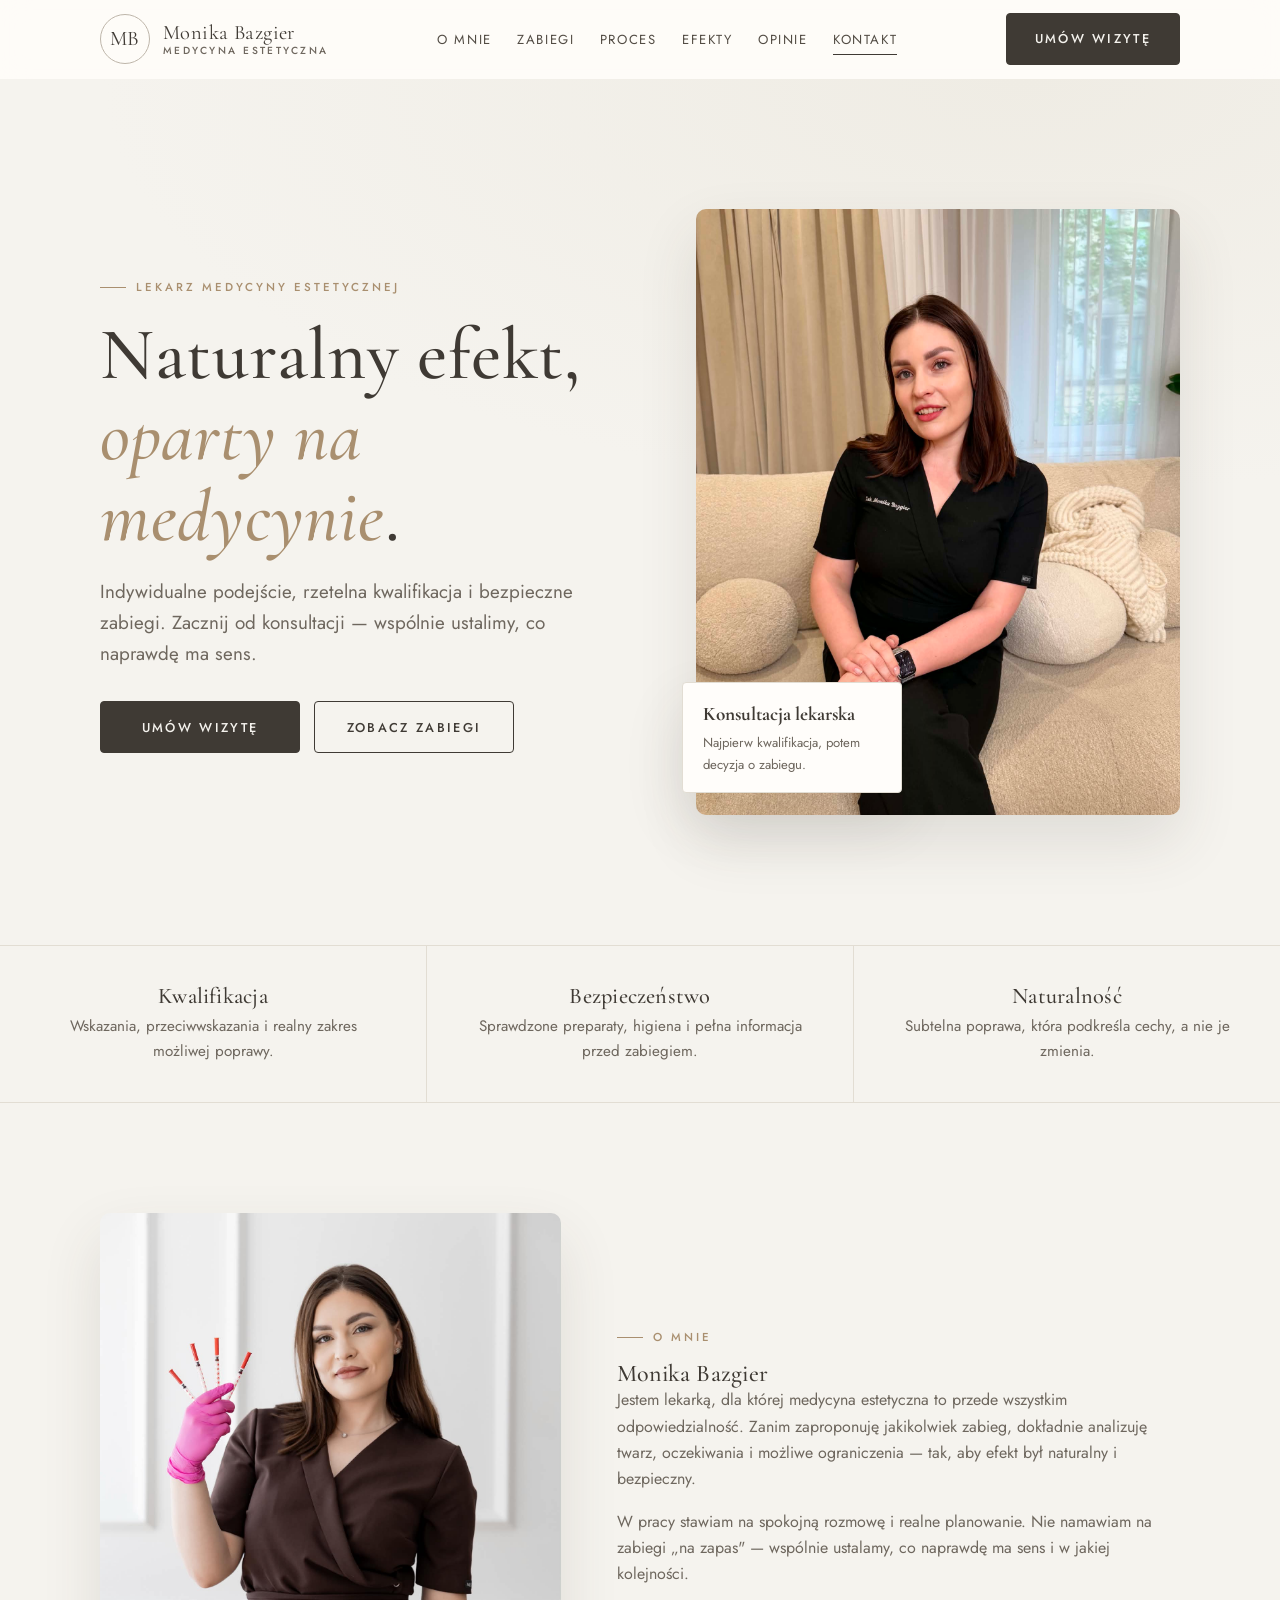
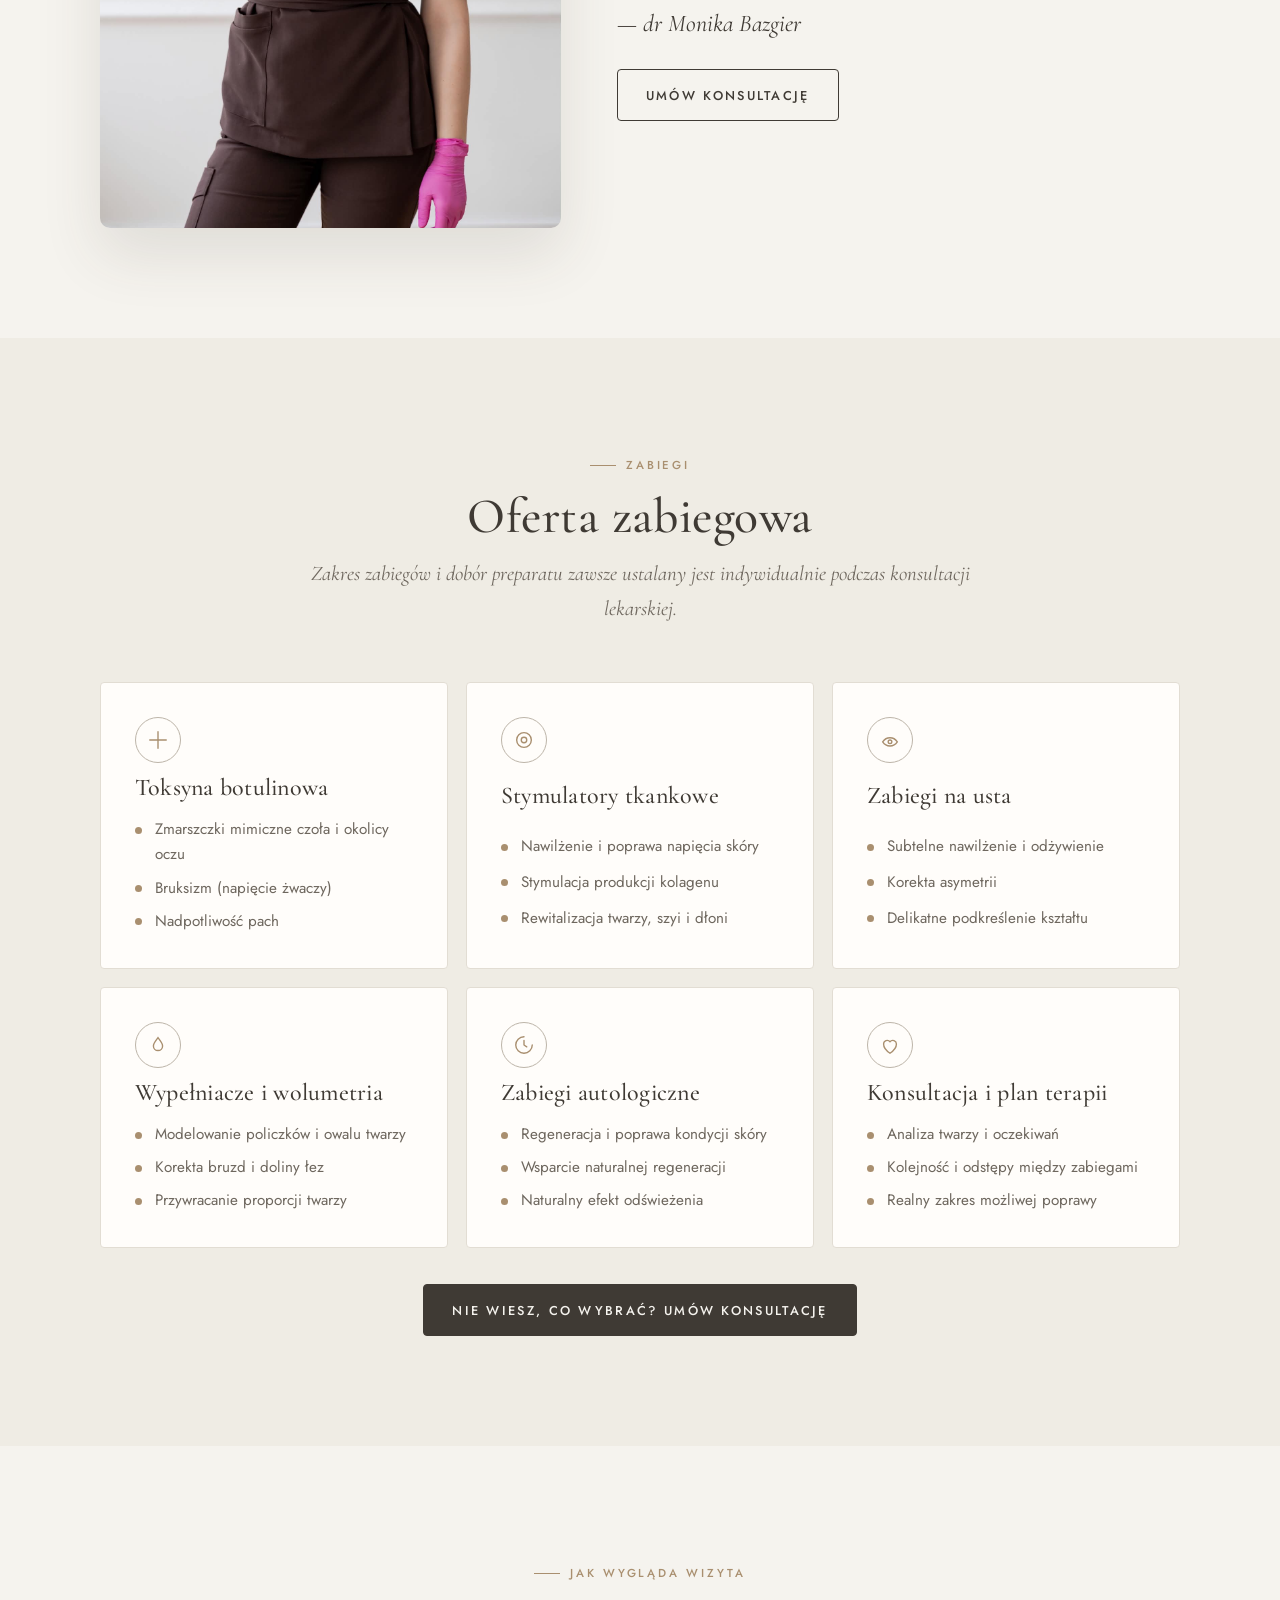
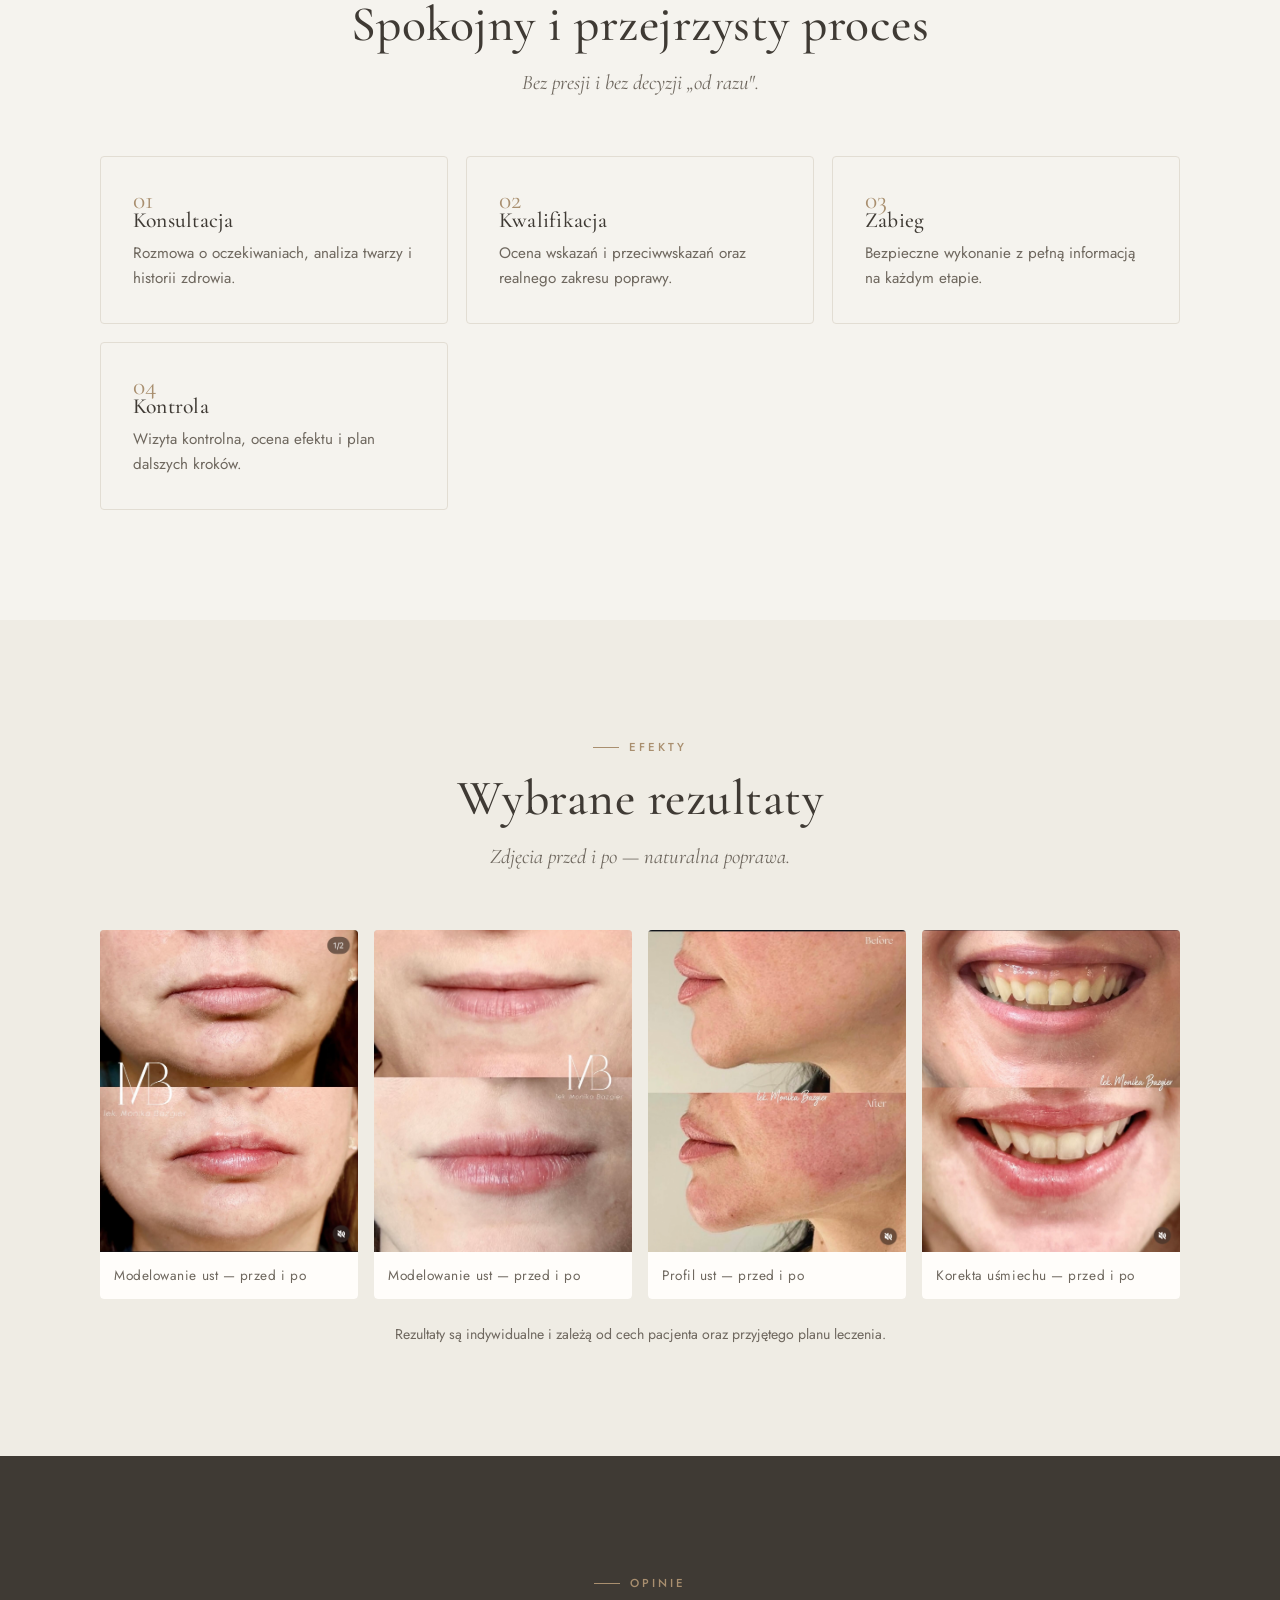
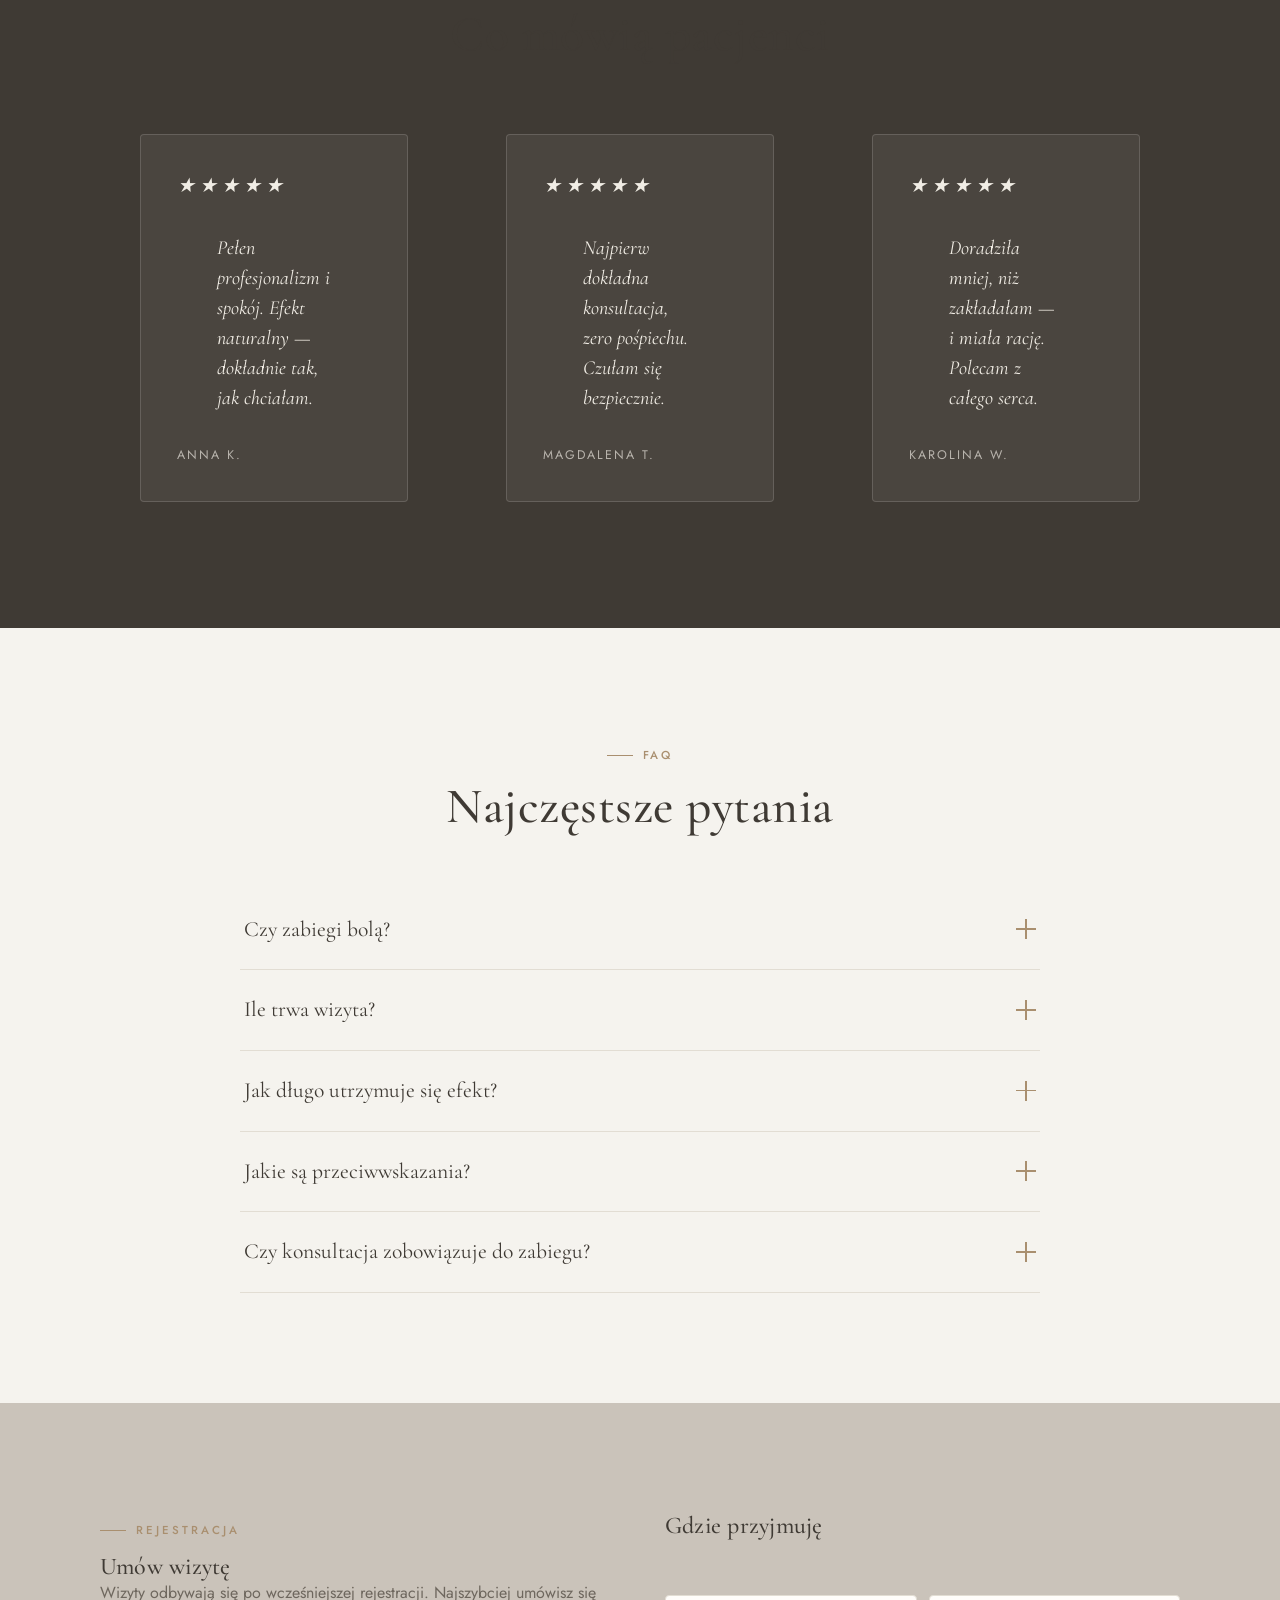
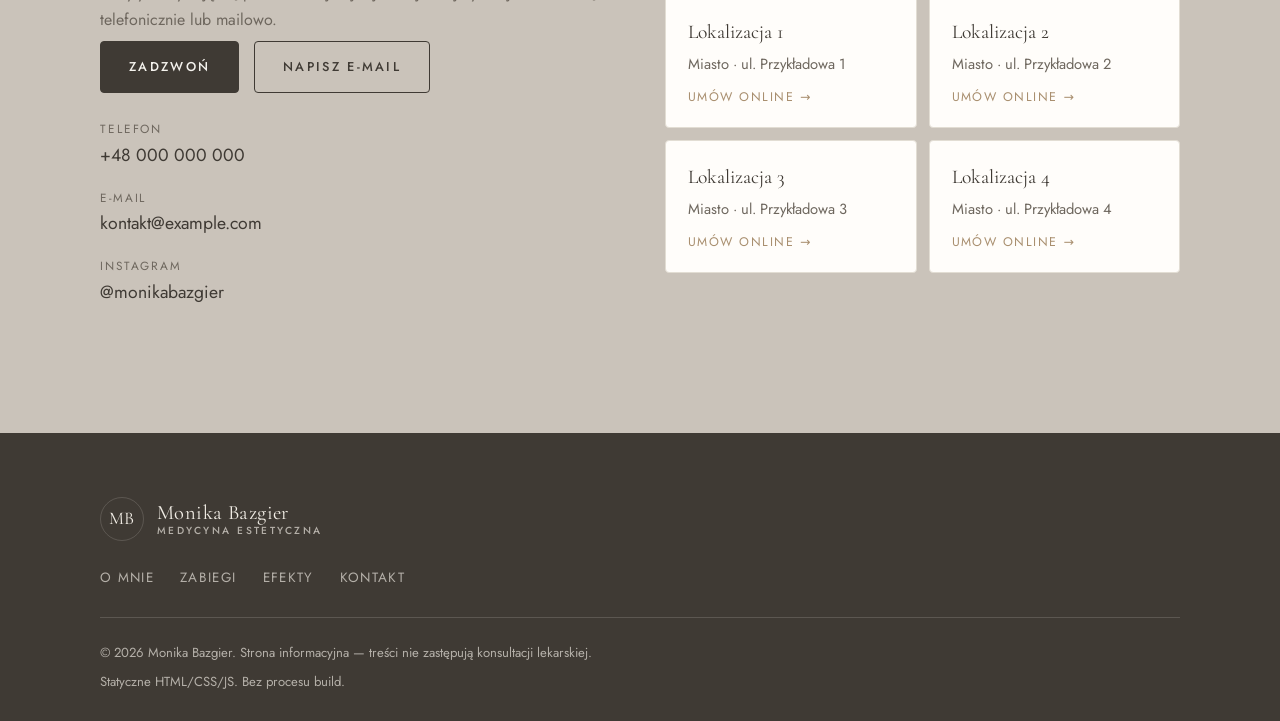
==== commit 1cd24f7a: "small update" ====
--- a/landing/index.html
+++ b/landing/index.html
@@ -176,10 +176,10 @@
         <div class="container about__grid">
           <div class="about__media reveal">
             <img
-              src="assets/1.jpg"
+              src="assets/about-photo-2.JPG"
               alt="Monika Bazgier podczas konsultacji w gabinecie"
               width="1179"
-              height="1466"
+              height="1366"
               loading="lazy"
               decoding="async"
             />
